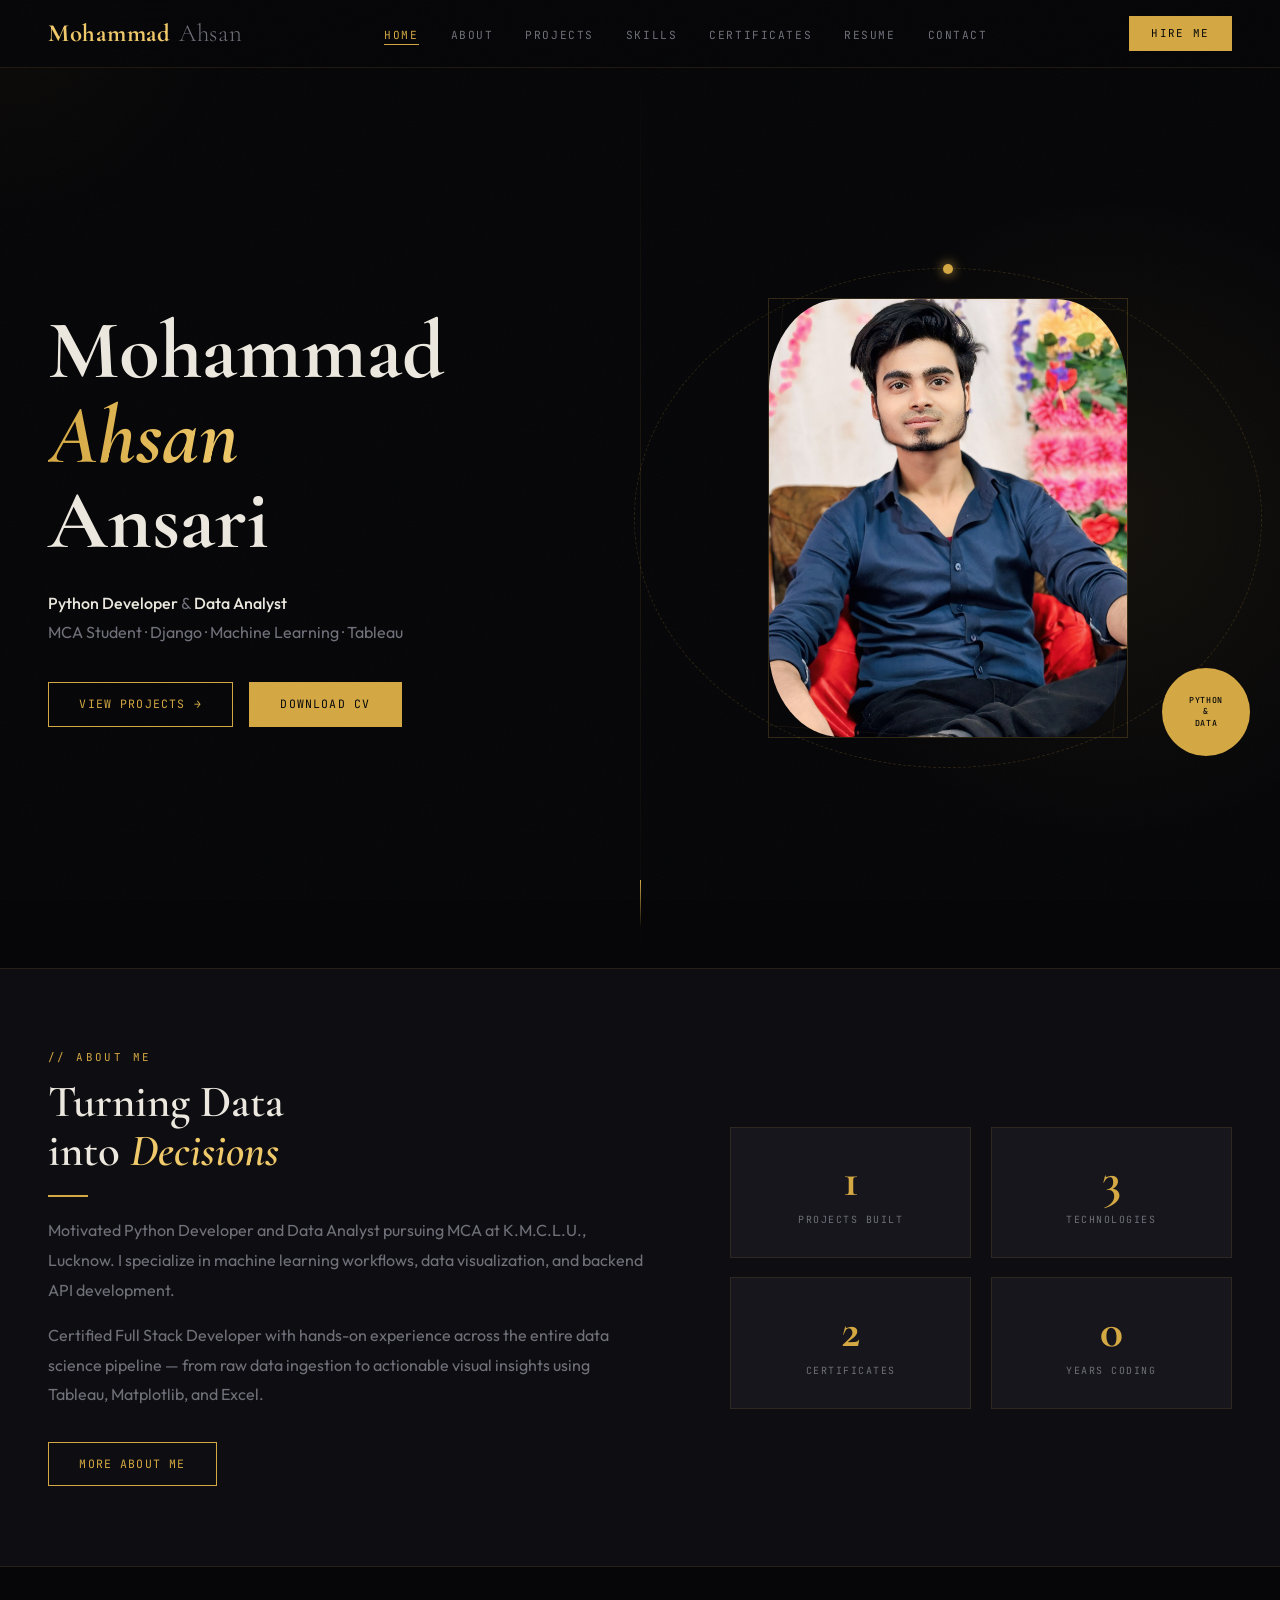
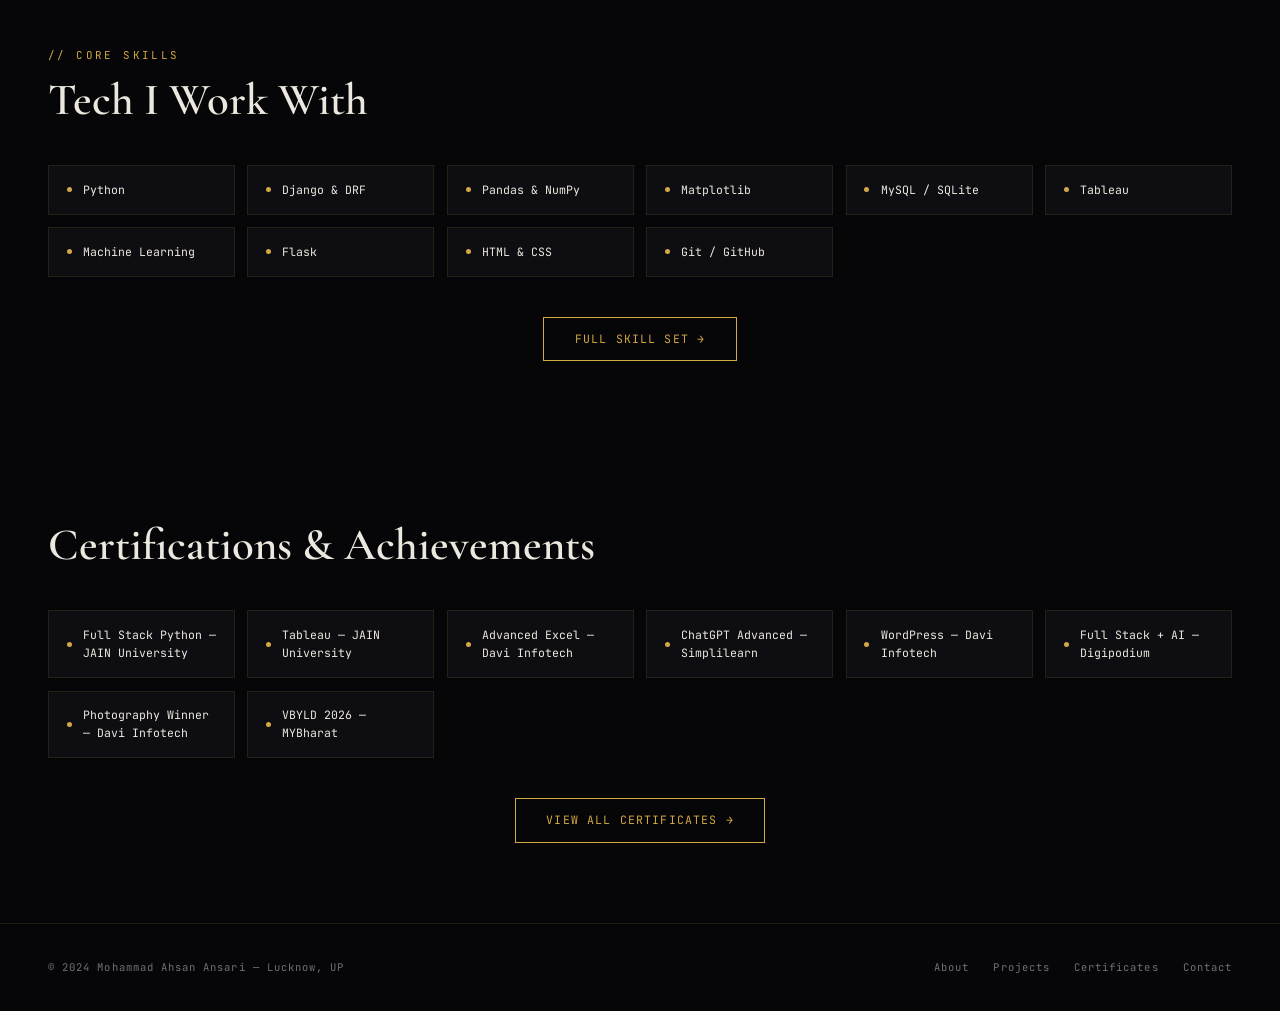
==== index.html @ 2fe1b6c6 "Update index.html" ====
<!DOCTYPE html>
<html lang="en">
<head>
<meta charset="UTF-8"><meta name="viewport" content="width=device-width,initial-scale=1.0">
<title>Mohammad Ahsan — Python Developer & Data Analyst</title>
<link rel="stylesheet" href="css/style.css">
<link rel="icon" type="image/x-icon" href="favicon.ico">
<link rel="icon" type="image/png" href="logo.png">
<style>
/* ── HERO ── */
.hero{
  min-height:100vh;display:grid;grid-template-columns:1fr 1fr;
  align-items:center;padding:0 3rem;gap:3rem;
  position:relative;overflow:hidden;
}
.hero::before{
  content:'';position:absolute;right:-180px;top:50%;transform:translateY(-50%);
  width:700px;height:700px;border-radius:50%;
  background:radial-gradient(circle,rgba(212,168,67,.07) 0%,transparent 65%);
  animation:pulse 5s ease-in-out infinite;pointer-events:none;
}
.hero-line{
  width:1px;height:100%;background:linear-gradient(to bottom,transparent,var(--gold),transparent);
  position:absolute;left:50%;opacity:.12;
}
/* hero text */
.hero-greeting{
  font-family:var(--ff-mono);font-size:.7rem;letter-spacing:.25em;text-transform:uppercase;
  color:var(--gold);margin-bottom:1.4rem;
  animation:fadeInDown .8s ease both .2s;
}
.hero-name{
  font-family:var(--ff-display);font-size:clamp(3rem,6.5vw,5.8rem);font-weight:700;
  line-height:1.02;color:var(--text);
  animation:fadeInDown .8s ease both .35s;
}
.hero-name .italic{
  font-style:italic;
  background:linear-gradient(90deg,var(--gold),var(--gold2),var(--gold));
  background-size:200% auto;-webkit-background-clip:text;-webkit-text-fill-color:transparent;
  background-clip:text;animation:shimmer 3s linear infinite;
}
.hero-role{
  font-size:1rem;color:var(--muted);margin:1.6rem 0 2.2rem;
  line-height:1.8;animation:fadeInDown .8s ease both .5s;
}
.hero-role strong{color:var(--text);font-weight:500;}
.hero-btns{display:flex;gap:1rem;flex-wrap:wrap;animation:fadeInDown .8s ease both .65s;}

/* hero image */
.hero-img-wrap{
  position:relative;display:flex;justify-content:center;align-items:center;
  animation:scaleIn .9s ease both .4s;
}
.img-orbit{
  position:absolute;width:calc(100% + 60px);height:calc(100% + 60px);
  border:1px dashed rgba(212,168,67,.18);border-radius:50%;
  animation:orbit 20s linear infinite;
}
.img-orbit::before{
  content:'';position:absolute;top:-5px;left:50%;width:10px;height:10px;
  background:var(--gold);border-radius:50%;transform:translateX(-50%);
  box-shadow:0 0 12px var(--gold);
}
.img-frame{
  width:360px;height:440px;position:relative;
  border:1px solid rgba(212,168,67,.2);
  overflow:hidden;
  animation:float 7s ease-in-out infinite;
  animation-delay:.3s;
}
.img-frame::before{
  content:'';position:absolute;inset:-1px;
  border:1px solid rgba(212,168,67,.08);transform:rotate(4deg);pointer-events:none;z-index:2;
}
.img-frame img{
  width:100%;height:100%;object-fit:cover;object-position:top center;
  filter:contrast(1.05) saturate(.92);display:block;
}
.img-badge{
  position:absolute;bottom:-18px;right:-18px;
  width:88px;height:88px;border-radius:50%;
  background:var(--gold);display:flex;flex-direction:column;
  align-items:center;justify-content:center;text-align:center;
  font-family:var(--ff-mono);font-size:.52rem;letter-spacing:.08em;
  color:var(--bg);font-weight:500;text-transform:uppercase;
  animation:orbit 12s linear infinite reverse;z-index:3;
  line-height:1.4;
}
.scroll-cue{
  position:absolute;bottom:2.5rem;left:50%;transform:translateX(-50%);
  display:flex;flex-direction:column;align-items:center;gap:.5rem;
  font-family:var(--ff-mono);font-size:.6rem;letter-spacing:.2em;color:var(--muted);
  animation:fadeInDown .8s ease both 1.2s;
}
.scroll-cue .line{
  width:1px;height:48px;
  background:linear-gradient(to bottom,var(--gold),transparent);
  animation:pulse 2s ease-in-out infinite;
}

/* ── ABOUT BAND ── */
.band{padding:5rem 3rem;background:var(--bg2);border-top:1px solid var(--border);border-bottom:1px solid var(--border);}
.band-inner{max-width:1200px;margin:0 auto;display:grid;grid-template-columns:1.2fr 1fr;gap:5rem;align-items:center;}
.band-text p{font-size:1rem;color:var(--muted);line-height:1.85;margin-bottom:1rem;}
.stats-row{display:grid;grid-template-columns:1fr 1fr;gap:1.2rem;}
.stat-box{
  padding:1.8rem;border:1px solid var(--border);background:var(--bg3);text-align:center;
  transition:border-color .3s;
}
.stat-box:hover{border-color:var(--border2);}
.stat-num{
  font-family:var(--ff-display);font-size:3rem;font-weight:700;
  color:var(--gold);line-height:1;
}
.stat-label{
  font-family:var(--ff-mono);font-size:.62rem;letter-spacing:.15em;text-transform:uppercase;
  color:var(--muted);margin-top:.5rem;
}

/* ── SKILLS PREVIEW ── */
.skills-section{padding:5rem 3rem;}
.skills-section-inner{max-width:1200px;margin:0 auto;}
.pills-grid{display:grid;grid-template-columns:repeat(auto-fill,minmax(180px,1fr));gap:.8rem;margin-top:2.5rem;}
.pill{
  display:flex;align-items:center;gap:.7rem;padding:.9rem 1.1rem;
  border:1px solid var(--border);background:var(--bg2);
  font-family:var(--ff-mono);font-size:.72rem;color:var(--text);
  transition:all .25s;cursor:default;
}
.pill:hover{border-color:var(--gold);color:var(--gold);background:var(--glow);transform:translateX(4px);}
.pill-dot{width:5px;height:5px;background:var(--gold);border-radius:50%;flex-shrink:0;}

@media(max-width:900px){
  .hero{grid-template-columns:1fr;padding:2rem 1.5rem;padding-top:5rem;text-align:center;}
  .hero-img-wrap{order:-1;}
  .img-frame{width:240px;height:300px;}
  .hero-btns{justify-content:center;}
  .hero::before{display:none;}
  .hero-line{display:none;}
  .scroll-cue{display:none;}
  .band{padding:3rem 1.5rem;}
  .band-inner{grid-template-columns:1fr;gap:2.5rem;}
  .skills-section{padding:3rem 1.5rem;}
}
</style>
</head>
<body data-page="home">

<nav class="navbar">
  <a href="index.html" class="nav-brand">Mohammad <span>Ahsan</span></a>
  <button class="hamburger"><span></span><span></span><span></span></button>
  <ul class="nav-links">
    <li><a href="index.html" data-page="home">Home</a></li>
    <li><a href="pages/about.html" data-page="about">About</a></li>
    <li><a href="pages/projects.html" data-page="projects">Projects</a></li>
    <li><a href="pages/skills.html" data-page="skills">Skills</a></li>
    <li><a href="pages/certificates.html" data-page="certificates">Certificates</a></li>
    <li><a href="pages/resume.html" data-page="resume">Resume</a></li>
    <li><a href="pages/contact.html" data-page="contact">Contact</a></li>
  </ul>
  <a href="pages/contact.html" class="nav-cta">Hire Me</a>
</nav>

<main class="page">

  <!-- ═══ HERO ═══ -->
  <section class="hero">
    <div class="hero-line"></div>

    <div class="hero-text"><!--
      <p class="hero-greeting">&#8212;</p>-->
      <h1 class="hero-name">
        Mohammad<br>
        <span class="italic">Ahsan</span><br>
        Ansari
      </h1>
      <p class="hero-role">
        <strong>Python Developer</strong> &amp; <strong>Data Analyst</strong><br>
        MCA Student · Django · Machine Learning · Tableau
      </p>
      <div class="hero-btns">
        <a href="pages/projects.html" class="btn"><span>View Projects &#8594;</span></a>
        <a href="pages/resume.html" class="btn btn-solid"><span>Download CV</span></a>
      </div>
    </div>

    <div class="hero-img-wrap">
      <div class="img-orbit"></div>
      <div class="img-frame">
        <img src="PHOTO.jpg" alt="" style="border-radius: 20%;">
      </div>
      <div class="img-badge">Python<br>&amp;<br>Data</div>
    </div>

    <div class="scroll-cue">
      <span>   </span>
      <div class="line"></div>
    </div>
  </section>

  <!-- ═══ ABOUT BAND ═══ -->
  <section class="band">
    <div class="band-inner">
      <div class="band-text">
        <span class="eyebrow reveal">// About me</span>
        <h2 class="section-title reveal d1" style="margin-bottom:1.2rem;">
          Turning Data<br>into <em style="font-style:italic;color:var(--gold2);">Decisions</em>
        </h2>
        <div class="rule reveal d2"></div>
        <p class="reveal d2">Motivated Python Developer and Data Analyst pursuing MCA at K.M.C.L.U., Lucknow. I specialize in machine learning workflows, data visualization, and backend API development.</p>
        <p class="reveal d3">Certified Full Stack Developer with hands-on experience across the entire data science pipeline — from raw data ingestion to actionable visual insights using Tableau, Matplotlib, and Excel.</p>
        <div class="reveal d4" style="margin-top:2rem;">
          <a href="pages/about.html" class="btn"><span>More About Me</span></a>
        </div>
      </div>
      <div class="stats-row reveal d2">
        <div class="stat-box">
          <div class="stat-num" data-count="4">4+</div>
          <div class="stat-label">Projects Built</div>
        </div>
        <div class="stat-box">
          <div class="stat-num" data-count="10">10+</div>
          <div class="stat-label">Technologies</div>
        </div>
        <div class="stat-box">
          <div class="stat-num" data-count="8">8+</div>
          <div class="stat-label">Certificates</div>
        </div>
        <div class="stat-box">
          <div class="stat-num" data-count="2">2</div>
          <div class="stat-label">Years Coding</div>
        </div>
      </div>
    </div>
  </section>

  <!-- ═══ SKILLS PREVIEW ═══ -->
  <section class="skills-section">
    <div class="skills-section-inner">
      <span class="eyebrow reveal">// Core Skills</span>
      <h2 class="section-title reveal d1">Tech I Work With</h2>
      <div class="pills-grid">
        <div class="pill reveal d1"><span class="pill-dot"></span>Python</div>
        <div class="pill reveal d1"><span class="pill-dot"></span>Django &amp; DRF</div>
        <div class="pill reveal d2"><span class="pill-dot"></span>Pandas &amp; NumPy</div>
        <div class="pill reveal d2"><span class="pill-dot"></span>Matplotlib</div>
        <div class="pill reveal d3"><span class="pill-dot"></span>MySQL / SQLite</div>
        <div class="pill reveal d3"><span class="pill-dot"></span>Tableau</div>
        <div class="pill reveal d4"><span class="pill-dot"></span>Machine Learning</div>
        <div class="pill reveal d4"><span class="pill-dot"></span>Flask</div>
        <div class="pill reveal d5"><span class="pill-dot"></span>HTML &amp; CSS</div>
        <div class="pill reveal d5"><span class="pill-dot"></span>Git / GitHub</div>
      </div>
      <div class="reveal d3" style="margin-top:2.5rem;text-align:center;">
        <a href="pages/skills.html" class="btn"><span>Full Skill Set &#8594;</span></a>
      </div>
    </div>
  </section>

  <!-- ═══ CERTIFICATES PREVIEW ═══ -->
  <section class="skills-section">
    <div class="skills-section-inner"><!--
      <span class="eyebrow reveal"></span>-->
      <h2 class="section-title reveal d1">Certifications &amp; Achievements</h2>
      <div class="pills-grid">
        <div class="pill reveal d1"><span class="pill-dot"></span>Full Stack Python — JAIN University</div>
        <div class="pill reveal d1"><span class="pill-dot"></span>Tableau — JAIN University</div>
        <div class="pill reveal d2"><span class="pill-dot"></span>Advanced Excel — Davi Infotech</div>
        <div class="pill reveal d2"><span class="pill-dot"></span>ChatGPT Advanced — Simplilearn</div>
        <div class="pill reveal d3"><span class="pill-dot"></span>WordPress — Davi Infotech</div>
        <div class="pill reveal d3"><span class="pill-dot"></span>Full Stack + AI — Digipodium</div>
        <div class="pill reveal d4"><span class="pill-dot"></span>Photography Winner — Davi Infotech</div>
        <div class="pill reveal d4"><span class="pill-dot"></span>VBYLD 2026 — MYBharat</div>
      </div>
      <div class="reveal d3" style="margin-top:2.5rem;text-align:center;">
        <a href="pages/certificates.html" class="btn"><span>View All Certificates &#8594;</span></a>
      </div>
    </div>
  </section>

</main>

<footer class="footer">
  <span>&copy; 2024 Mohammad Ahsan Ansari &mdash; Lucknow, UP</span>
  <div class="footer-links">
    <a href="pages/about.html">About</a>
    <a href="pages/projects.html">Projects</a>
    <a href="pages/certificates.html">Certificates</a>
    <a href="pages/contact.html">Contact</a>
  </div>
</footer>

<script src="js/main.js"></script>
</body>
</html>
---- css/style.css ----
@import url('https://fonts.googleapis.com/css2?family=Cormorant+Garamond:ital,wght@0,300;0,400;0,600;0,700;1,300;1,400&family=JetBrains+Mono:wght@300;400;500&family=Outfit:wght@300;400;500;600&display=swap');

/* ─── RESET & ROOT ─── */
*,*::before,*::after{box-sizing:border-box;margin:0;padding:0;}
:root{
  --bg:#060608;
  --bg2:#0e0e12;
  --bg3:#16161c;
  --bg4:#1e1e26;
  --gold:#d4a843;
  --gold2:#f0c96a;
  --gold3:#8a6820;
  --text:#ece8df;
  --muted:#70707a;
  --dim:#3a3a45;
  --border:rgba(212,168,67,0.12);
  --border2:rgba(212,168,67,0.25);
  --glow:rgba(212,168,67,0.06);
  --ff-display:'Cormorant Garamond',serif;
  --ff-mono:'JetBrains Mono',monospace;
  --ff-body:'Outfit',sans-serif;
  --nav-h:68px;
}

html{scroll-behavior:smooth;font-size:16px;}
body{
  background:var(--bg);
  color:var(--text);
  font-family:var(--ff-body);
  min-height:100vh;
  overflow-x:hidden;
  line-height:1.6;
}

/* ─── GRAIN OVERLAY ─── */
body::after{
  content:'';
  position:fixed;
  inset:0;
  pointer-events:none;
  z-index:9000;
  opacity:.025;
  background-image:url("data:image/svg+xml,%3Csvg xmlns='http://www.w3.org/2000/svg' width='400' height='400'%3E%3Cfilter id='g'%3E%3CfeTurbulence type='fractalNoise' baseFrequency='.9' numOctaves='4' stitchTiles='stitch'/%3E%3C/filter%3E%3Crect width='100%25' height='100%25' filter='url(%23g)'/%3E%3C/svg%3E");
}

/* ─── SCROLLBAR ─── */
::-webkit-scrollbar{width:4px;}
::-webkit-scrollbar-track{background:var(--bg);}
::-webkit-scrollbar-thumb{background:var(--gold3);border-radius:2px;}

/* ─── SELECTION ─── */
::selection{background:rgba(212,168,67,.25);color:var(--gold2);}

/* ═══════════ NAVBAR ═══════════ */
.navbar{
  position:fixed;top:0;left:0;right:0;z-index:500;
  height:var(--nav-h);
  display:flex;align-items:center;justify-content:space-between;
  padding:0 3rem;
  background:rgba(6,6,8,.88);
  backdrop-filter:blur(24px) saturate(1.4);
  border-bottom:1px solid var(--border);
  transition:background .3s;
}
.nav-brand{
  font-family:var(--ff-display);font-size:1.55rem;font-weight:700;
  color:var(--gold2);text-decoration:none;letter-spacing:.03em;
  display:flex;align-items:center;gap:.5rem;
}
.nav-brand span{color:var(--muted);font-weight:300;}
.nav-links{list-style:none;display:flex;gap:2rem;}
.nav-links a{
  font-family:var(--ff-mono);font-size:.7rem;letter-spacing:.14em;text-transform:uppercase;
  color:var(--muted);text-decoration:none;transition:color .25s;position:relative;
}
.nav-links a::after{
  content:'';position:absolute;bottom:-3px;left:0;width:0;height:1px;
  background:var(--gold);transition:width .3s;
}
.nav-links a:hover,.nav-links a.active{color:var(--gold);}
.nav-links a:hover::after,.nav-links a.active::after{width:100%;}
.nav-cta{
  font-family:var(--ff-mono);font-size:.68rem;letter-spacing:.12em;text-transform:uppercase;
  color:var(--bg);background:var(--gold);border:none;padding:.55rem 1.4rem;
  cursor:pointer;text-decoration:none;transition:all .25s;
}
.nav-cta:hover{background:var(--gold2);}
.hamburger{display:none;flex-direction:column;gap:5px;background:none;border:none;cursor:pointer;padding:4px;}
.hamburger span{display:block;width:22px;height:1.5px;background:var(--gold);transition:all .3s;}

/* ═══════════ PAGE WRAPPER ═══════════ */
.page{padding-top:var(--nav-h);min-height:100vh;}

/* ═══════════ TYPOGRAPHY HELPERS ═══════════ */
.eyebrow{
  font-family:var(--ff-mono);font-size:.68rem;letter-spacing:.22em;text-transform:uppercase;
  color:var(--gold);margin-bottom:.7rem;display:block;
}
.display-title{
  font-family:var(--ff-display);font-size:clamp(2.6rem,6vw,5.2rem);font-weight:700;
  line-height:1.05;color:var(--text);
}
.display-title em{font-style:italic;color:var(--gold2);}
.section-title{
  font-family:var(--ff-display);font-size:clamp(1.8rem,3.5vw,2.8rem);font-weight:600;
  line-height:1.1;color:var(--text);
}
.rule{width:40px;height:2px;background:var(--gold);margin:1.2rem 0;}
.lead{font-size:1.05rem;color:var(--muted);line-height:1.85;max-width:62ch;}

/* ═══════════ BUTTONS ═══════════ */
.btn{
  display:inline-flex;align-items:center;gap:.55rem;
  padding:.75rem 1.9rem;
  font-family:var(--ff-mono);font-size:.72rem;letter-spacing:.1em;text-transform:uppercase;
  text-decoration:none;border:1px solid var(--gold);color:var(--gold);
  background:transparent;cursor:pointer;transition:all .28s;
  position:relative;overflow:hidden;
}
.btn::before{
  content:'';position:absolute;inset:0;background:var(--gold);
  transform:scaleX(0);transform-origin:left;transition:transform .28s;
}
.btn:hover::before{transform:scaleX(1);}
.btn:hover{color:var(--bg);}
.btn>span{position:relative;z-index:1;}
.btn-solid{background:var(--gold);color:var(--bg);}
.btn-solid::before{background:var(--gold2);}
.btn-solid:hover{color:var(--bg);}

/* ═══════════ CARD ═══════════ */
.card{
  background:var(--bg2);border:1px solid var(--border);
  transition:border-color .3s,transform .3s,box-shadow .3s;
}
.card:hover{
  border-color:var(--border2);
  transform:translateY(-3px);
  box-shadow:0 12px 40px rgba(0,0,0,.4);
}

/* ═══════════ TAG ═══════════ */
.tag{
  display:inline-block;padding:.28rem .75rem;
  font-family:var(--ff-mono);font-size:.63rem;letter-spacing:.1em;text-transform:uppercase;
  border:1px solid var(--dim);color:var(--muted);
  transition:all .25s;
}
.tag:hover{border-color:var(--gold3);color:var(--gold);}

/* ═══════════ SCROLL ANIMATIONS ═══════════ */
.reveal{opacity:0;transform:translateY(28px);transition:opacity .75s ease,transform .75s ease;}
.reveal.in{opacity:1;transform:translateY(0);}
.reveal-l{opacity:0;transform:translateX(-30px);transition:opacity .75s ease,transform .75s ease;}
.reveal-l.in{opacity:1;transform:translateX(0);}
.reveal-r{opacity:0;transform:translateX(30px);transition:opacity .75s ease,transform .75s ease;}
.reveal-r.in{opacity:1;transform:translateX(0);}
.d1{transition-delay:.1s!important;} .d2{transition-delay:.2s!important;}
.d3{transition-delay:.3s!important;} .d4{transition-delay:.4s!important;}
.d5{transition-delay:.5s!important;} .d6{transition-delay:.6s!important;}

/* ═══════════ FOOTER ═══════════ */
.footer{
  border-top:1px solid var(--border);
  padding:2.2rem 3rem;
  display:flex;justify-content:space-between;align-items:center;
  font-family:var(--ff-mono);font-size:.66rem;color:var(--muted);letter-spacing:.1em;
}
.footer-links{display:flex;gap:1.5rem;}
.footer-links a{color:var(--muted);text-decoration:none;transition:color .2s;}
.footer-links a:hover{color:var(--gold);}

/* ═══════════ CODE BLOCK ─── */
.code-block{
  background:#090912;border:1px solid var(--dim);
  padding:1.5rem;overflow-x:auto;
  font-family:var(--ff-mono);font-size:.73rem;line-height:1.75;
  color:#a8b5c8;
}
.code-block .kw{color:#c792ea;}
.code-block .fn{color:#82aaff;}
.code-block .st{color:#c3e88d;}
.code-block .cm{color:#546e7a;font-style:italic;}
.code-block .nu{color:#f78c6c;}
.code-block .cl{color:#ffcb6b;}
.code-block .de{color:#89ddff;}

/* ═══════════ KEYFRAMES ═══════════ */
@keyframes float{0%,100%{transform:translateY(0);}50%{transform:translateY(-14px);}}
@keyframes orbit{from{transform:rotate(0deg);}to{transform:rotate(360deg);}}
@keyframes shimmer{0%{background-position:-200% center;}100%{background-position:200% center;}}
@keyframes pulse{0%,100%{opacity:.5;}50%{opacity:1;}}
@keyframes typeOn{from{width:0;}to{width:100%;}}
@keyframes blinkCursor{from{border-right-color:var(--gold);}to{border-right-color:transparent;}}
@keyframes barFill{from{width:0;}to{width:var(--w);}}
@keyframes fadeInDown{from{opacity:0;transform:translateY(-20px);}to{opacity:1;transform:translateY(0);}}
@keyframes scaleIn{from{opacity:0;transform:scale(.9);}to{opacity:1;transform:scale(1);}}
@keyframes glow{0%,100%{box-shadow:0 0 20px rgba(212,168,67,.1);}50%{box-shadow:0 0 60px rgba(212,168,67,.35);}}

/* ═══════════ RESPONSIVE ═══════════ */
@media(max-width:900px){
  .navbar{padding:0 1.5rem;}
  .hamburger{display:flex;}
  .nav-links{
    display:none;position:absolute;top:100%;left:0;right:0;
    background:var(--bg2);flex-direction:column;padding:1.5rem 2rem;gap:1.2rem;
    border-bottom:1px solid var(--border);
  }
  .nav-links.open{display:flex;}
  .nav-cta{display:none;}
  .footer{flex-direction:column;gap:.8rem;text-align:center;padding:1.5rem;}
}
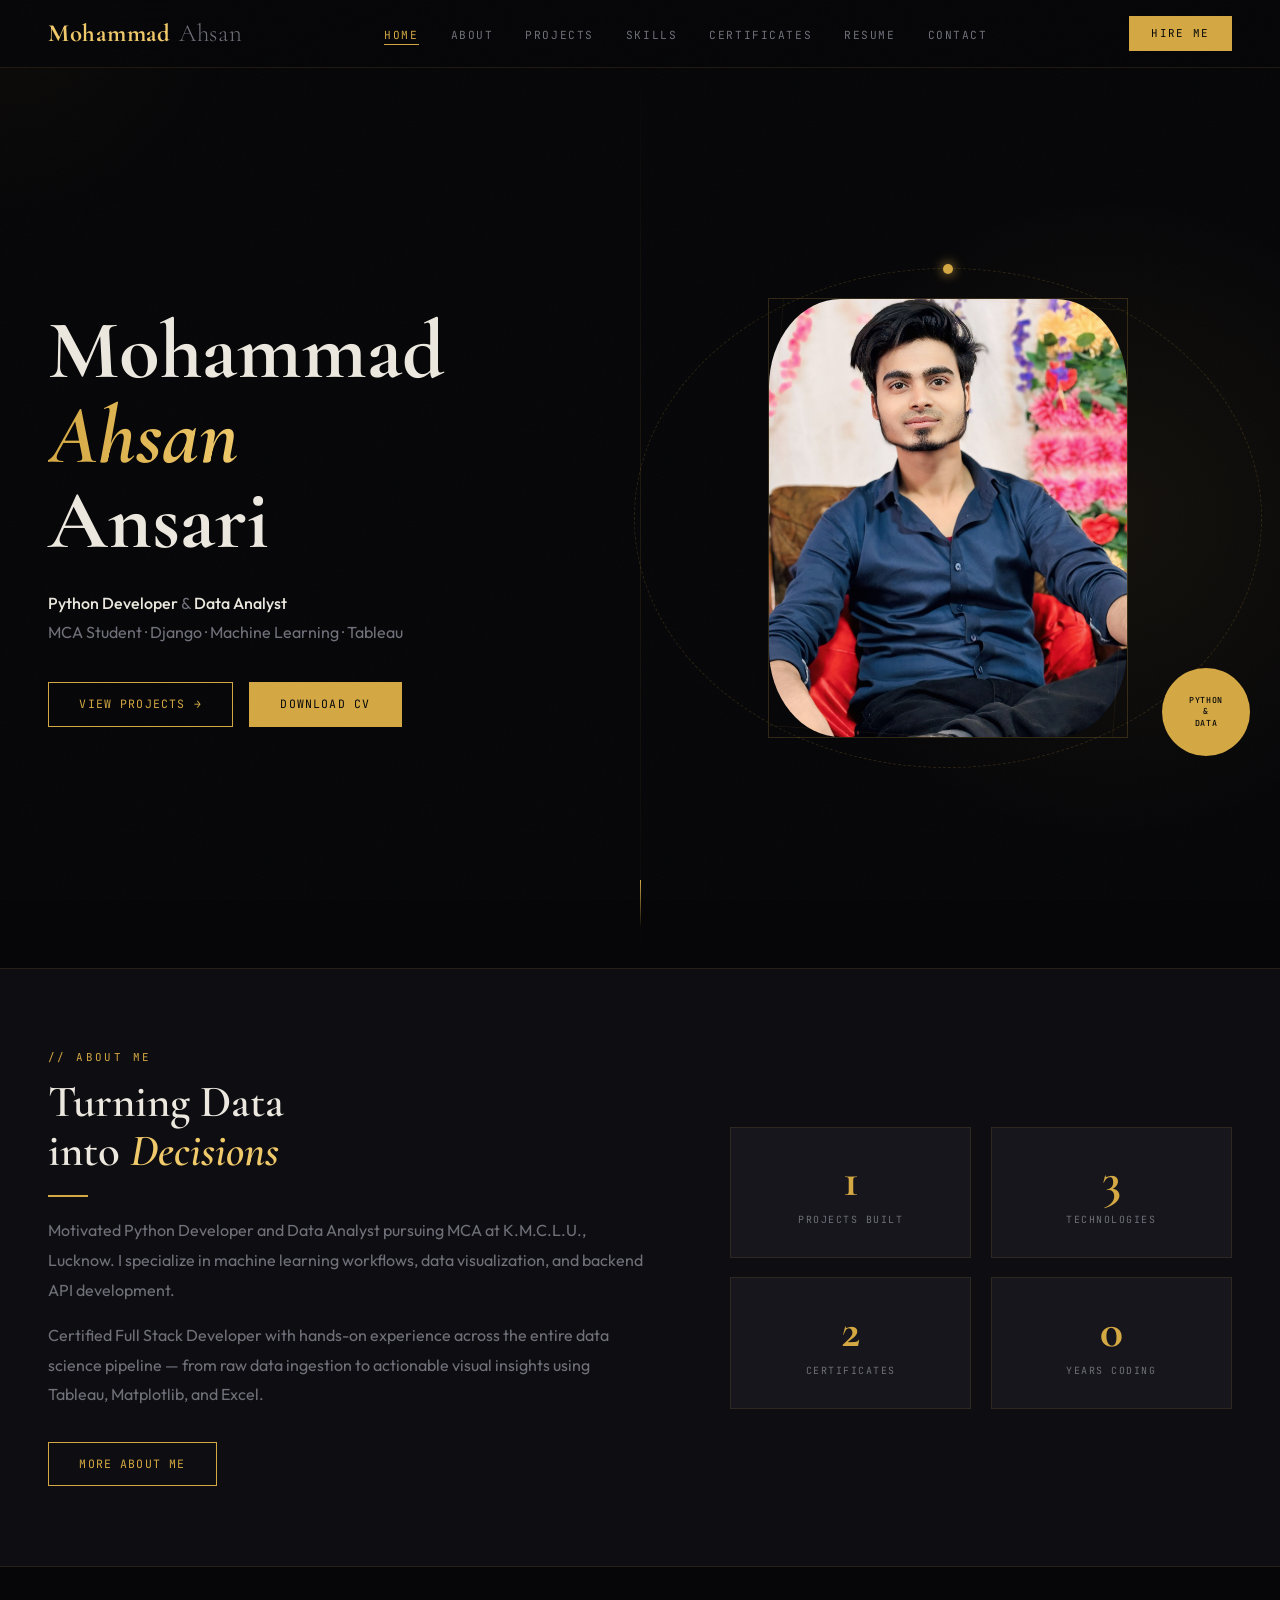
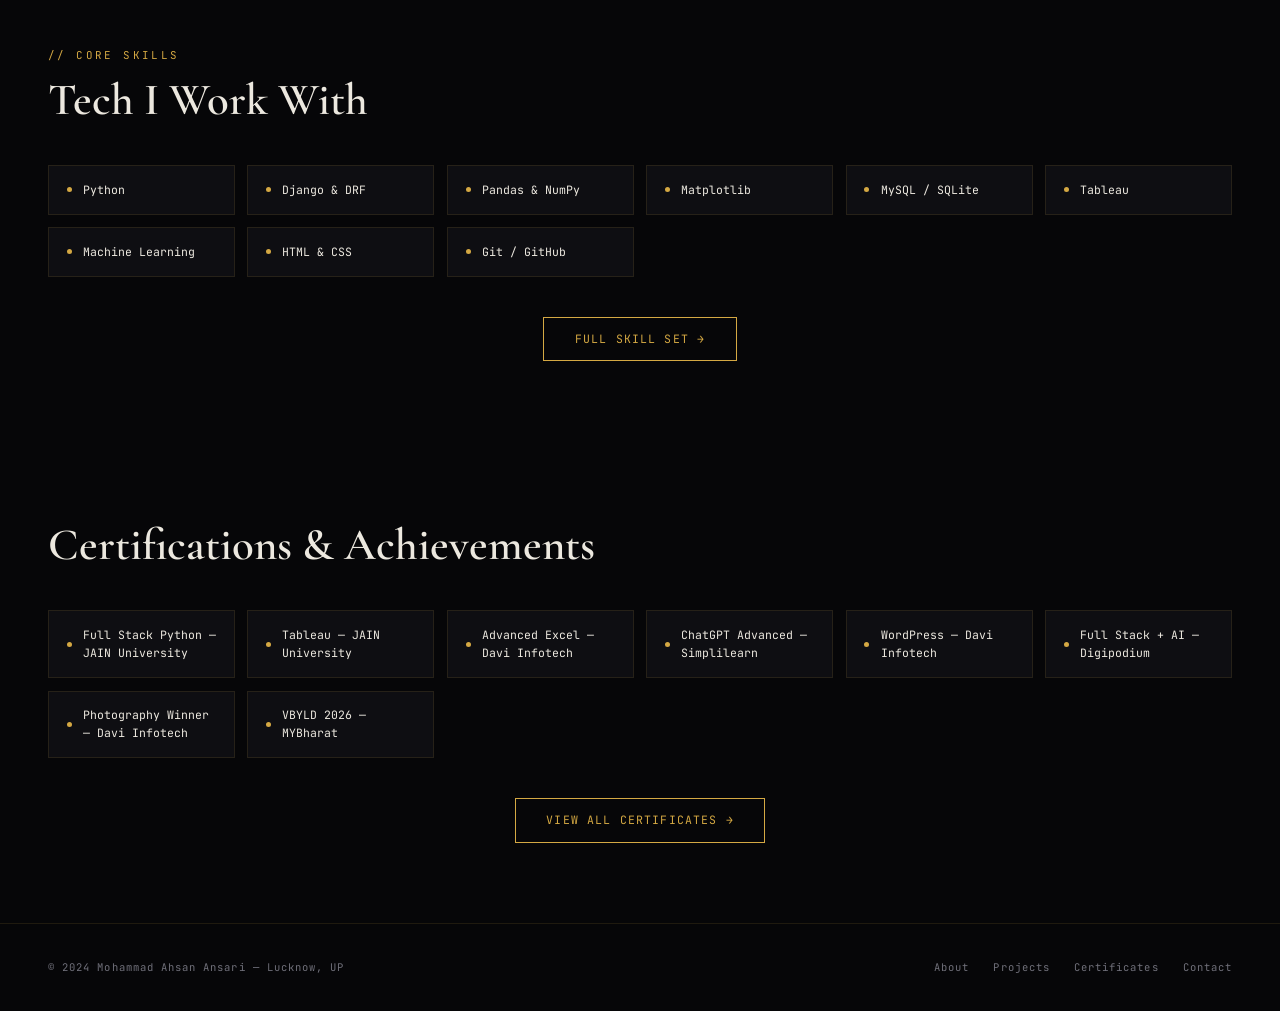
==== commit 2bedf2e0: "Update index.html" ====
--- a/index.html
+++ b/index.html
@@ -4,8 +4,7 @@
 <meta charset="UTF-8"><meta name="viewport" content="width=device-width,initial-scale=1.0">
 <title>Mohammad Ahsan — Python Developer & Data Analyst</title>
 <link rel="stylesheet" href="css/style.css">
-<link rel="icon" type="image/x-icon" href="favicon.ico">
-<link rel="icon" type="image/png" href="logo.png">
+<link rel="shortcut icon" href="LOGO.jpg" style="border-radius: 80px; width: 80px;">
 <style>
 /* ── HERO ── */
 .hero{
@@ -248,7 +247,9 @@
         <div class="pill reveal d3"><span class="pill-dot"></span>MySQL / SQLite</div>
         <div class="pill reveal d3"><span class="pill-dot"></span>Tableau</div>
         <div class="pill reveal d4"><span class="pill-dot"></span>Machine Learning</div>
+        <!--
         <div class="pill reveal d4"><span class="pill-dot"></span>Flask</div>
+        -->
         <div class="pill reveal d5"><span class="pill-dot"></span>HTML &amp; CSS</div>
         <div class="pill reveal d5"><span class="pill-dot"></span>Git / GitHub</div>
       </div>
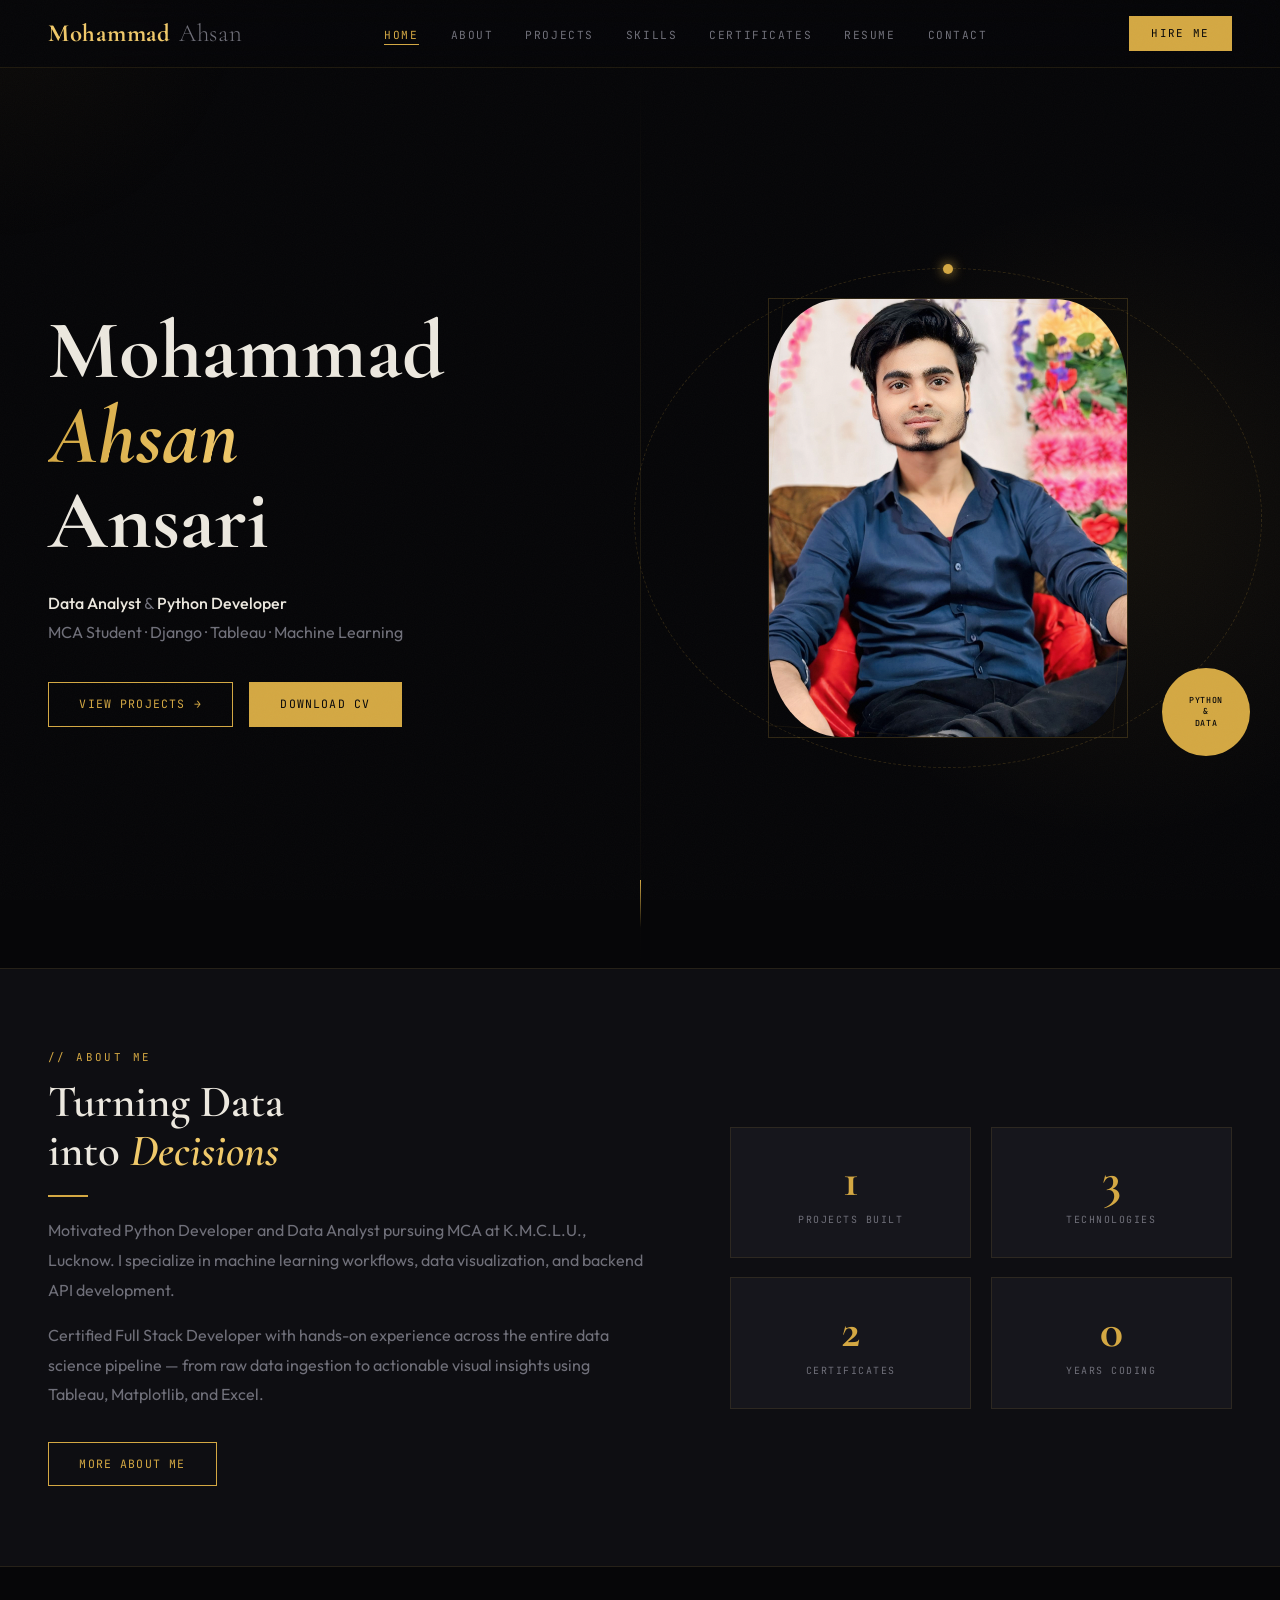
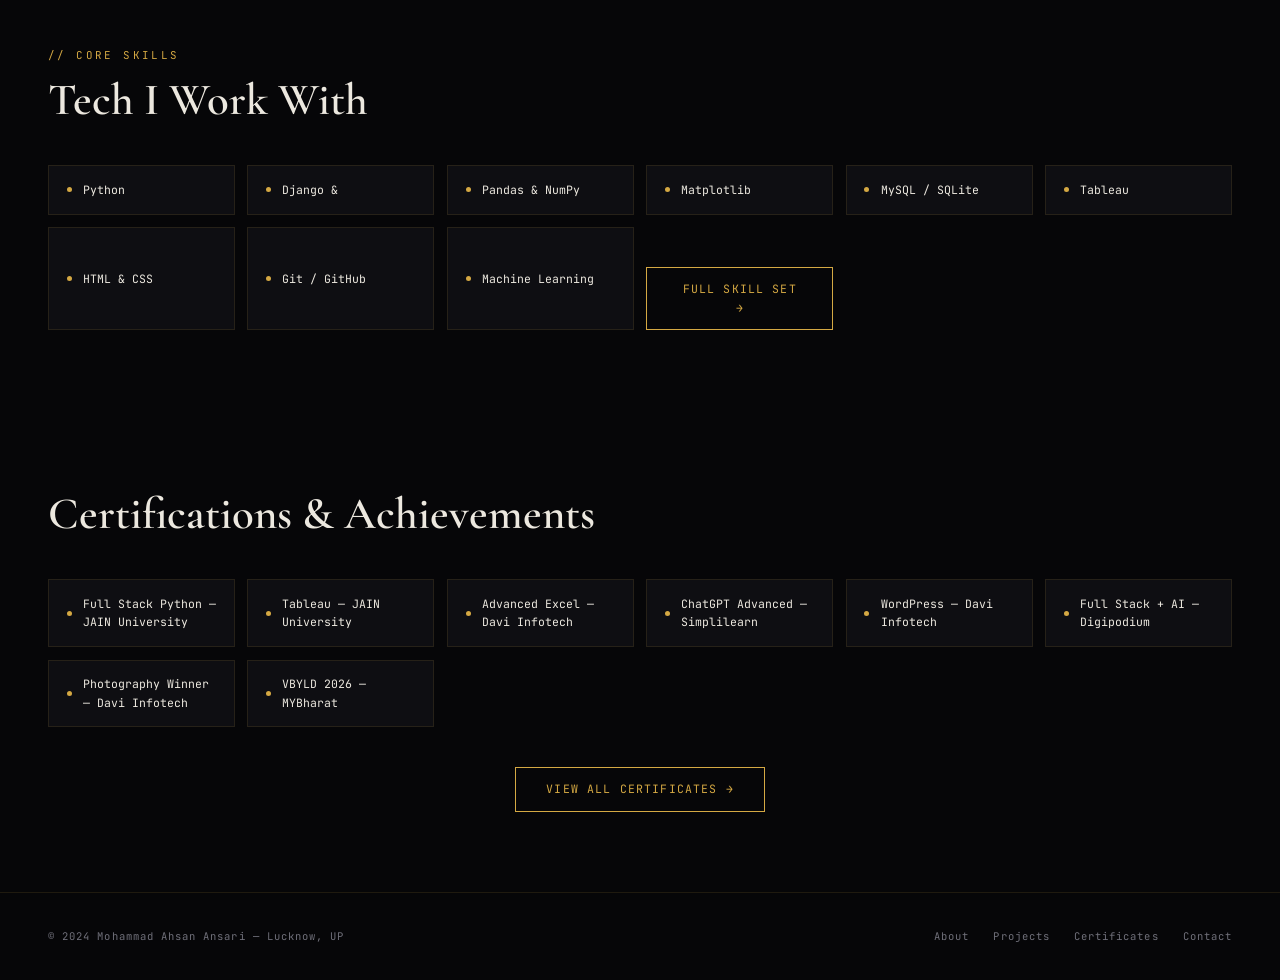
==== commit 55c1d2c8: "Update index.html" ====
--- a/index.html
+++ b/index.html
@@ -175,8 +175,8 @@
         Ansari
       </h1>
       <p class="hero-role">
-        <strong>Python Developer</strong> &amp; <strong>Data Analyst</strong><br>
-        MCA Student · Django · Machine Learning · Tableau
+        <strong>Data Analyst </strong> &amp; <strong>Python Developer</strong><br>
+        MCA Student · Django  · Tableau  · Machine Learning
       </p>
       <div class="hero-btns">
         <a href="pages/projects.html" class="btn"><span>View Projects &#8594;</span></a>
@@ -241,17 +241,14 @@
       <h2 class="section-title reveal d1">Tech I Work With</h2>
       <div class="pills-grid">
         <div class="pill reveal d1"><span class="pill-dot"></span>Python</div>
-        <div class="pill reveal d1"><span class="pill-dot"></span>Django &amp; DRF</div>
+        <div class="pill reveal d1"><span class="pill-dot"></span>Django &amp; </div>
         <div class="pill reveal d2"><span class="pill-dot"></span>Pandas &amp; NumPy</div>
         <div class="pill reveal d2"><span class="pill-dot"></span>Matplotlib</div>
         <div class="pill reveal d3"><span class="pill-dot"></span>MySQL / SQLite</div>
         <div class="pill reveal d3"><span class="pill-dot"></span>Tableau</div>
-        <div class="pill reveal d4"><span class="pill-dot"></span>Machine Learning</div>
-        <!--
-        <div class="pill reveal d4"><span class="pill-dot"></span>Flask</div>
-        -->
         <div class="pill reveal d5"><span class="pill-dot"></span>HTML &amp; CSS</div>
         <div class="pill reveal d5"><span class="pill-dot"></span>Git / GitHub</div>
+        <div class="pill reveal d4"><span class="pill-dot"></span>Machine Learning</div
       </div>
       <div class="reveal d3" style="margin-top:2.5rem;text-align:center;">
         <a href="pages/skills.html" class="btn"><span>Full Skill Set &#8594;</span></a>
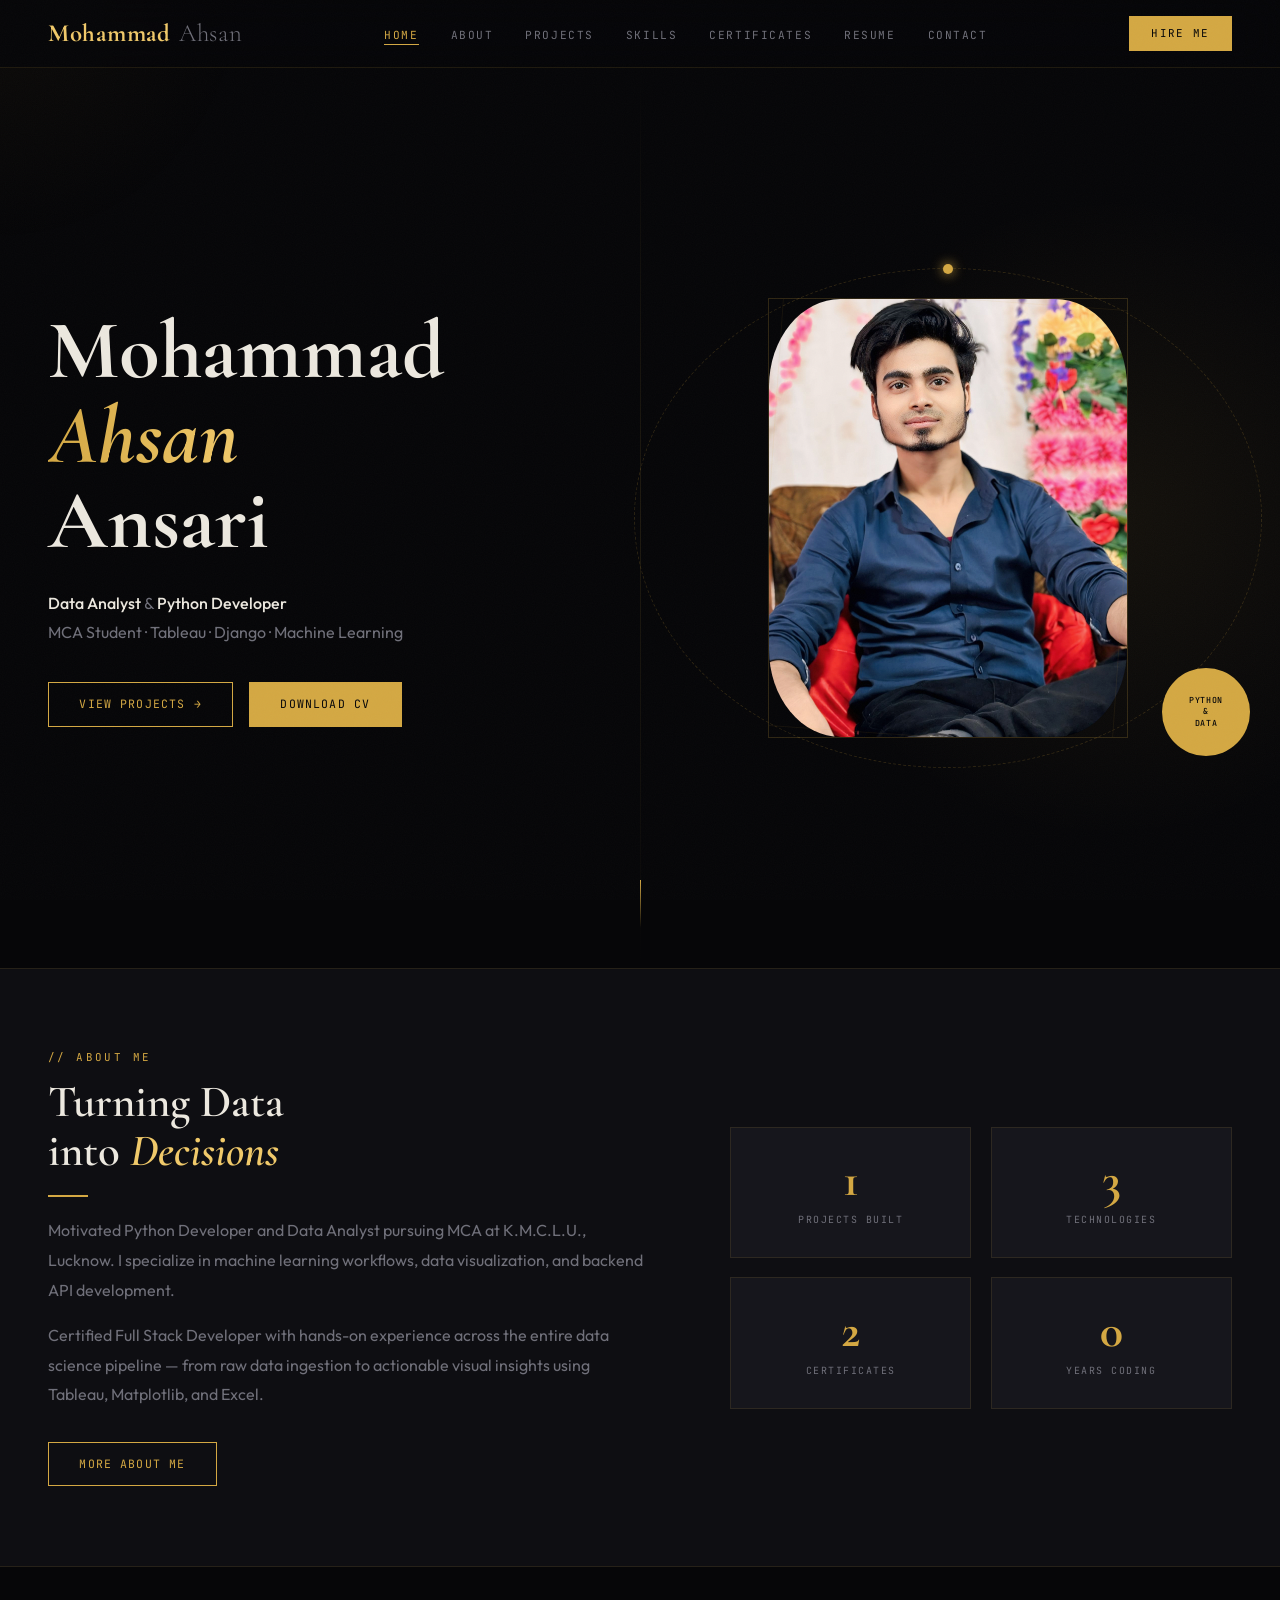
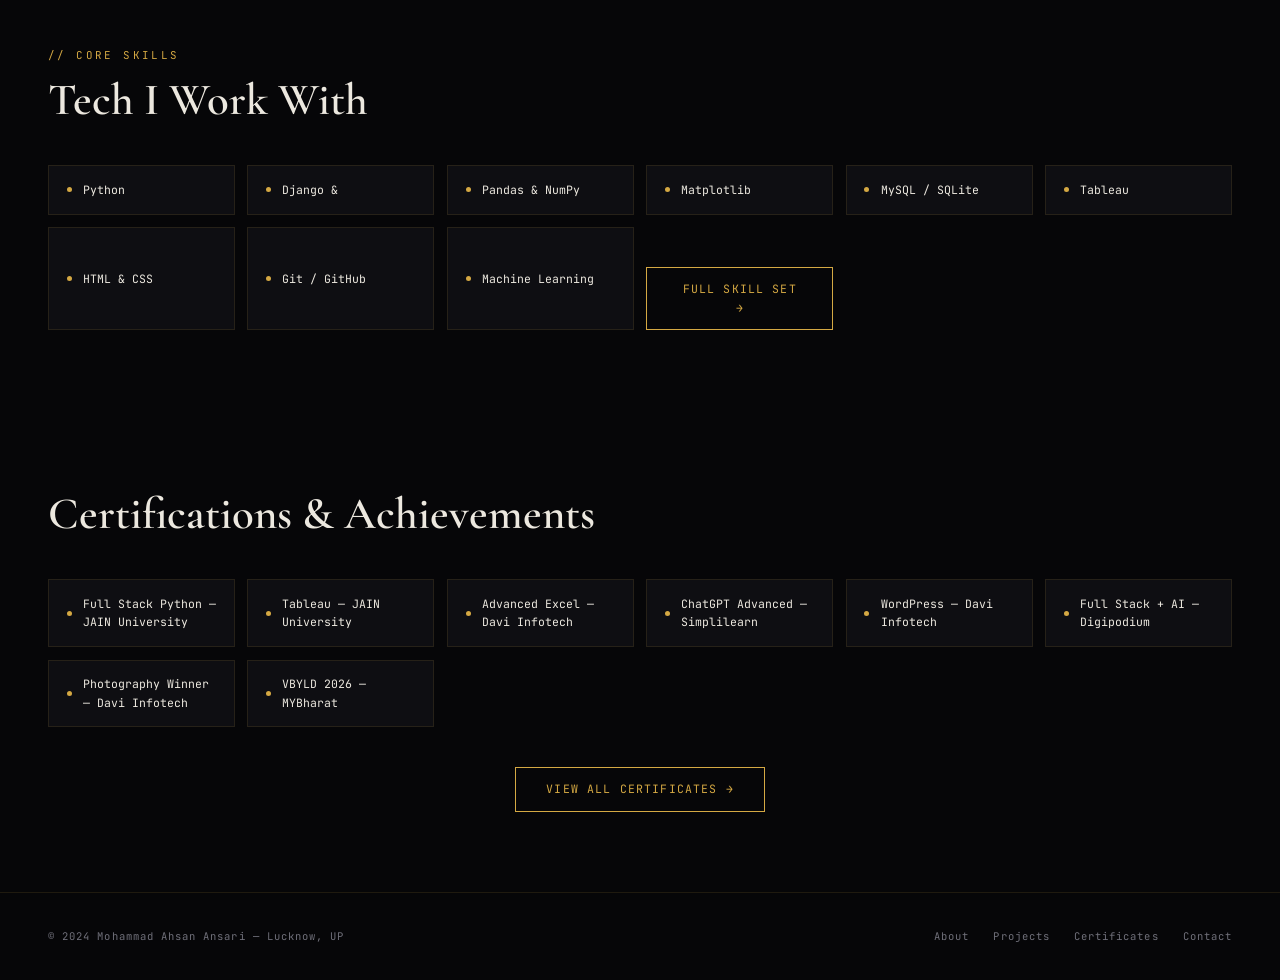
==== commit 56a910d6: "Update index.html" ====
--- a/index.html
+++ b/index.html
@@ -2,7 +2,7 @@
 <html lang="en">
 <head>
 <meta charset="UTF-8"><meta name="viewport" content="width=device-width,initial-scale=1.0">
-<title>Mohammad Ahsan — Python Developer & Data Analyst</title>
+<title>Mohammad Ahsan —  Data Analys & Python Developer </title>
 <link rel="stylesheet" href="css/style.css">
 <link rel="shortcut icon" href="LOGO.jpg" style="border-radius: 80px; width: 80px;">
 <style>
@@ -176,7 +176,7 @@
       </h1>
       <p class="hero-role">
         <strong>Data Analyst </strong> &amp; <strong>Python Developer</strong><br>
-        MCA Student · Django  · Tableau  · Machine Learning
+        MCA Student · Tableau  · Django  · Machine Learning
       </p>
       <div class="hero-btns">
         <a href="pages/projects.html" class="btn"><span>View Projects &#8594;</span></a>
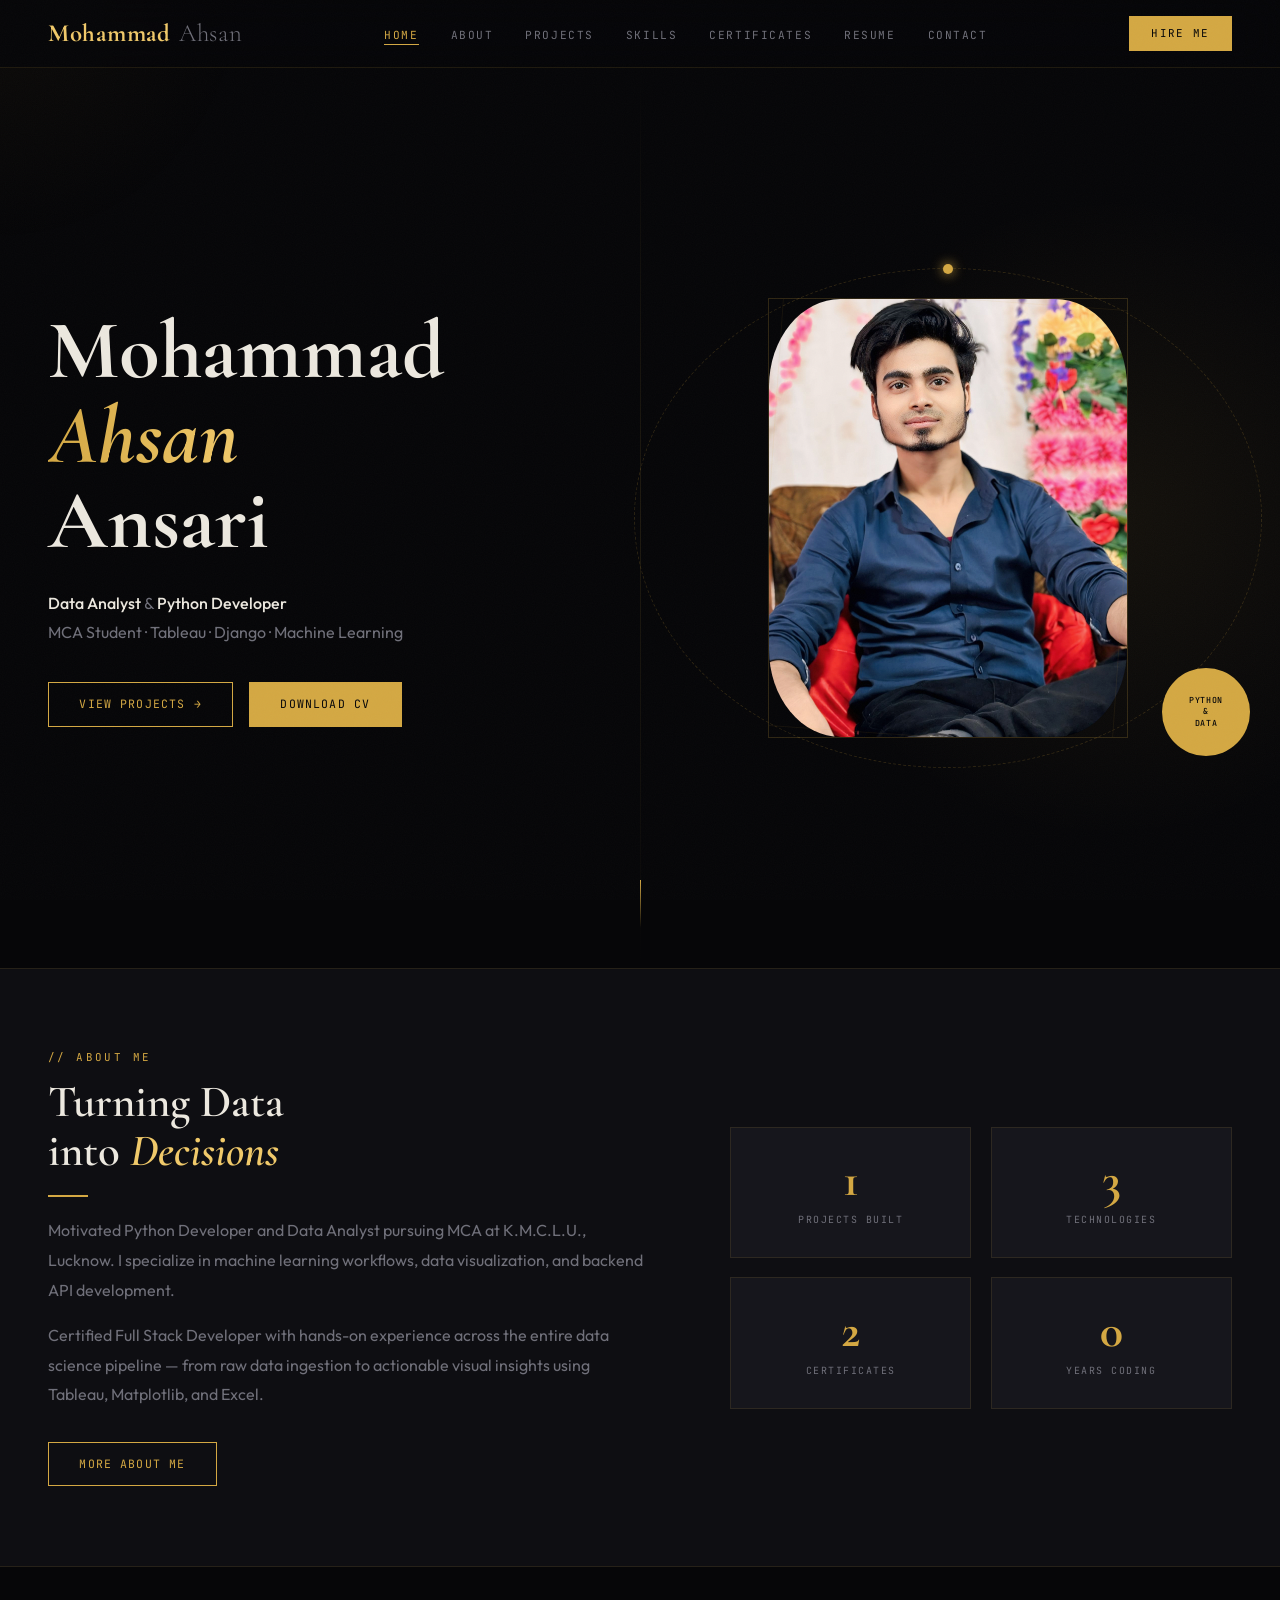
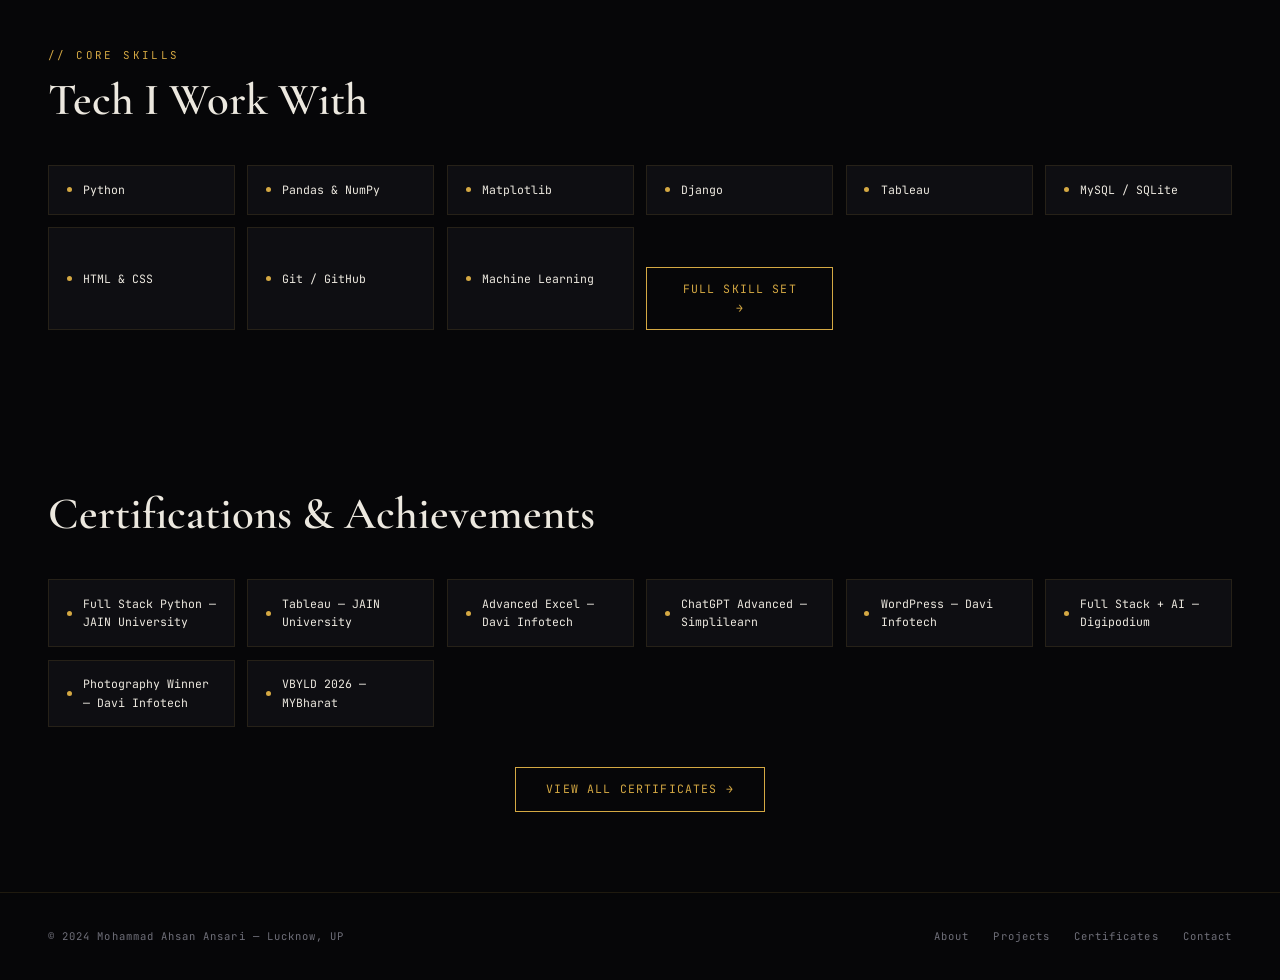
==== commit 0a7f5fb0: "Update index.html" ====
--- a/index.html
+++ b/index.html
@@ -241,11 +241,11 @@
       <h2 class="section-title reveal d1">Tech I Work With</h2>
       <div class="pills-grid">
         <div class="pill reveal d1"><span class="pill-dot"></span>Python</div>
-        <div class="pill reveal d1"><span class="pill-dot"></span>Django &amp; </div>
         <div class="pill reveal d2"><span class="pill-dot"></span>Pandas &amp; NumPy</div>
         <div class="pill reveal d2"><span class="pill-dot"></span>Matplotlib</div>
+        <div class="pill reveal d1"><span class="pill-dot"></span>Django  </div>
+        <div class="pill reveal d3"><span class="pill-dot"></span>Tableau</div>
         <div class="pill reveal d3"><span class="pill-dot"></span>MySQL / SQLite</div>
-        <div class="pill reveal d3"><span class="pill-dot"></span>Tableau</div>
         <div class="pill reveal d5"><span class="pill-dot"></span>HTML &amp; CSS</div>
         <div class="pill reveal d5"><span class="pill-dot"></span>Git / GitHub</div>
         <div class="pill reveal d4"><span class="pill-dot"></span>Machine Learning</div
